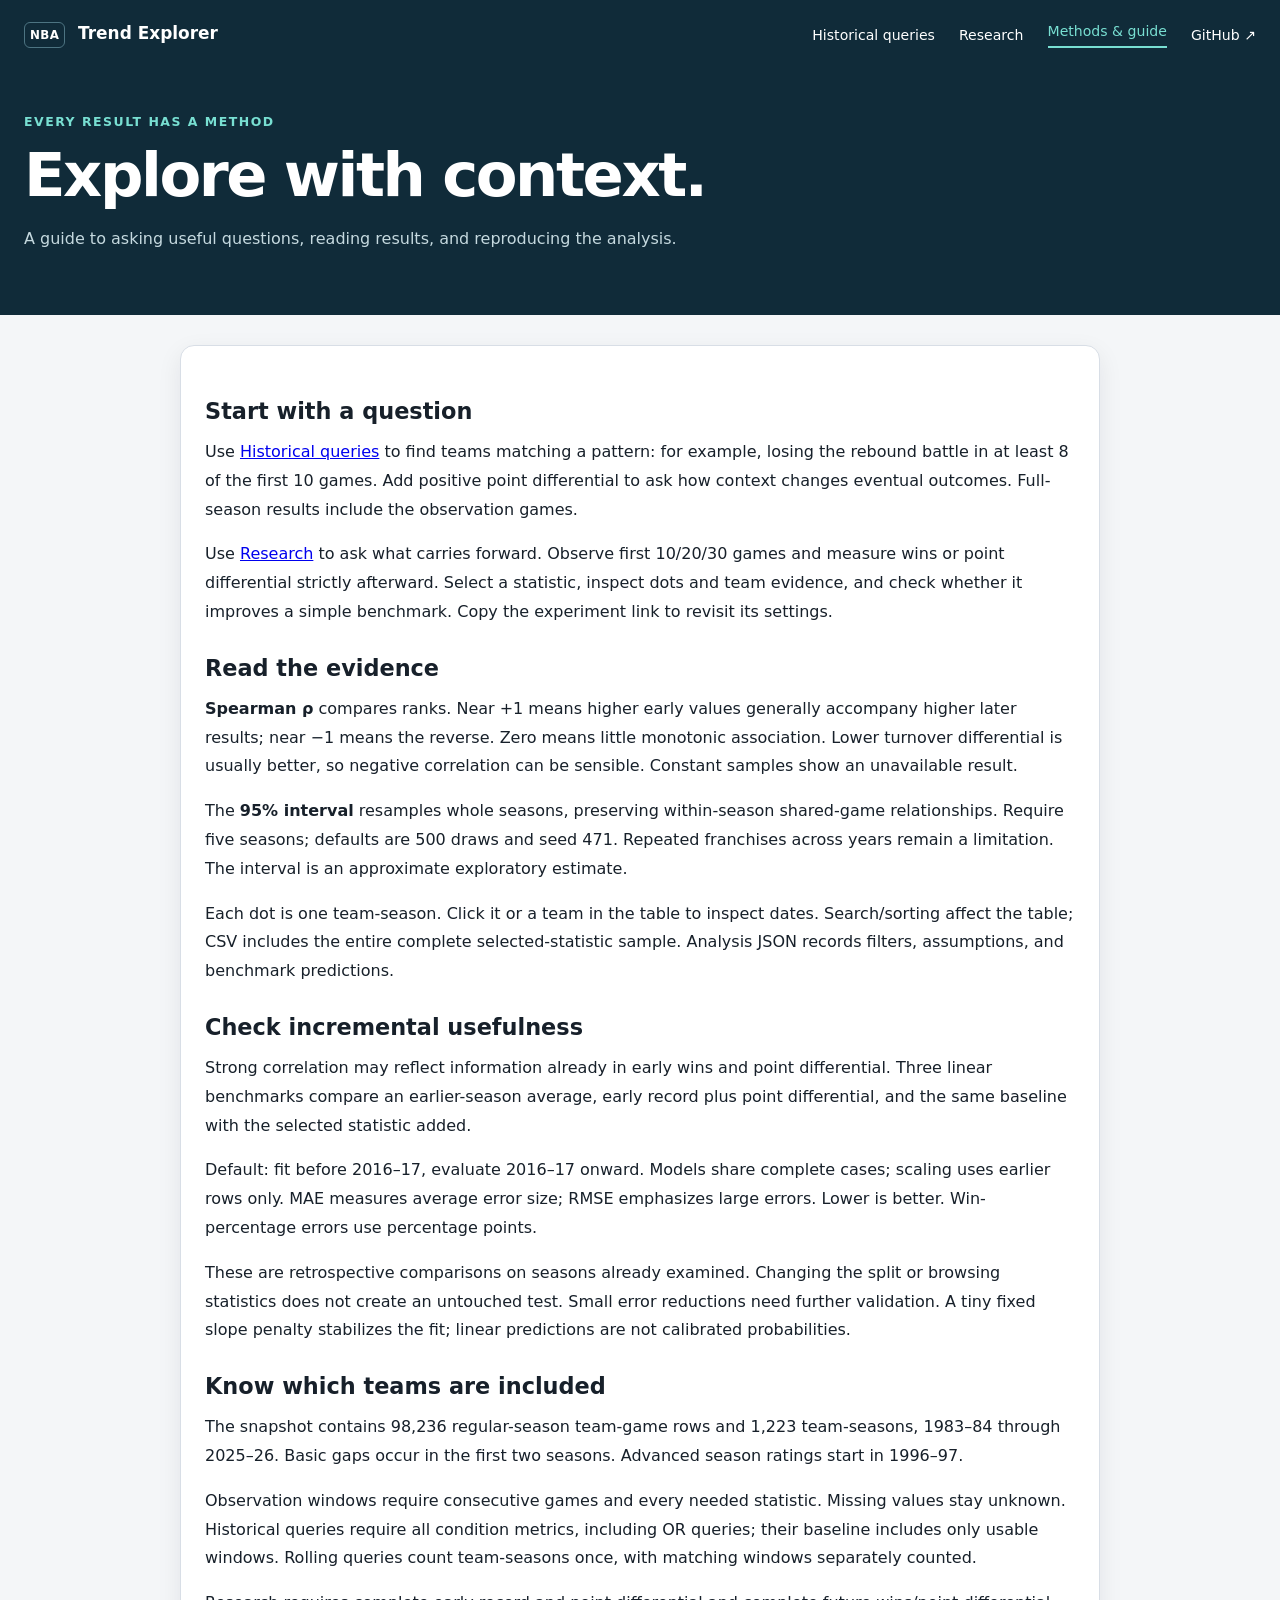
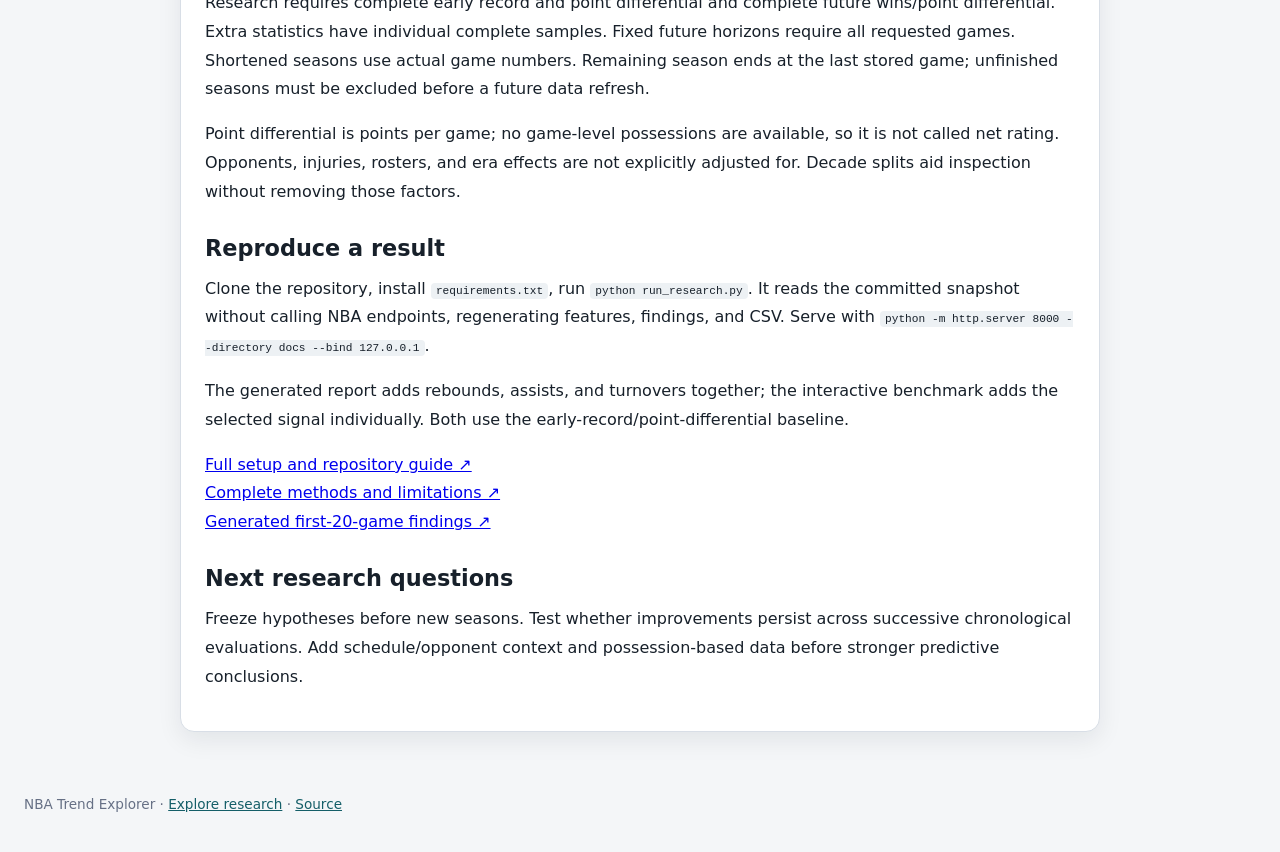
==== docs/methods.html @ 3780be19 "Add documented early-season research explorer and consistent trend counts" ====
<!doctype html><html lang="en"><head><meta charset="utf-8"><meta name="viewport" content="width=device-width,initial-scale=1"><title>Methods & guide · NBA Trend Explorer</title><link rel="stylesheet" href="./styles.css"><link rel="stylesheet" href="./research.css"></head><body>
<a class="skip-link" href="#main">Skip to methods</a><header class="research-header"><nav class="site-nav" aria-label="Main navigation"><a class="brand" href="./index.html"><span class="brand-mark">NBA</span> Trend Explorer</a><div><a href="./index.html">Historical queries</a><a href="./research.html">Research</a><a href="./methods.html" aria-current="page">Methods &amp; guide</a><a href="https://github.com/Ztillz/nba-historical-trend-explorer">GitHub ↗</a></div></nav><div class="research-hero"><div><p class="eyebrow">Every result has a method</p><h1>Explore with context.</h1><p>A guide to asking useful questions, reading results, and reproducing the analysis.</p></div></div></header>
<main id="main" class="page-shell guide-content"><article class="panel">
<h2>Start with a question</h2><p>Use <a href="./index.html">Historical queries</a> to find teams matching a pattern: for example, losing the rebound battle in at least 8 of the first 10 games. Add positive point differential to ask how context changes eventual outcomes. Full-season results include the observation games.</p><p>Use <a href="./research.html">Research</a> to ask what carries forward. Observe first 10/20/30 games and measure wins or point differential strictly afterward. Select a statistic, inspect dots and team evidence, and check whether it improves a simple benchmark. Copy the experiment link to revisit its settings.</p>
<h2>Read the evidence</h2><p><strong>Spearman ρ</strong> compares ranks. Near +1 means higher early values generally accompany higher later results; near −1 means the reverse. Zero means little monotonic association. Lower turnover differential is usually better, so negative correlation can be sensible. Constant samples show an unavailable result.</p><p>The <strong>95% interval</strong> resamples whole seasons, preserving within-season shared-game relationships. Require five seasons; defaults are 500 draws and seed 471. Repeated franchises across years remain a limitation. The interval is an approximate exploratory estimate.</p><p>Each dot is one team-season. Click it or a team in the table to inspect dates. Search/sorting affect the table; CSV includes the entire complete selected-statistic sample. Analysis JSON records filters, assumptions, and benchmark predictions.</p>
<h2 id="validation">Check incremental usefulness</h2><p>Strong correlation may reflect information already in early wins and point differential. Three linear benchmarks compare an earlier-season average, early record plus point differential, and the same baseline with the selected statistic added.</p><p>Default: fit before 2016–17, evaluate 2016–17 onward. Models share complete cases; scaling uses earlier rows only. MAE measures average error size; RMSE emphasizes large errors. Lower is better. Win-percentage errors use percentage points.</p><p>These are retrospective comparisons on seasons already examined. Changing the split or browsing statistics does not create an untouched test. Small error reductions need further validation. A tiny fixed slope penalty stabilizes the fit; linear predictions are not calibrated probabilities.</p>
<h2 id="coverage">Know which teams are included</h2><p>The snapshot contains 98,236 regular-season team-game rows and 1,223 team-seasons, 1983–84 through 2025–26. Basic gaps occur in the first two seasons. Advanced season ratings start in 1996–97.</p><p>Observation windows require consecutive games and every needed statistic. Missing values stay unknown. Historical queries require all condition metrics, including OR queries; their baseline includes only usable windows. Rolling queries count team-seasons once, with matching windows separately counted.</p><p>Research requires complete early record and point differential and complete future wins/point differential. Extra statistics have individual complete samples. Fixed future horizons require all requested games. Shortened seasons use actual game numbers. Remaining season ends at the last stored game; unfinished seasons must be excluded before a future data refresh.</p><p>Point differential is points per game; no game-level possessions are available, so it is not called net rating. Opponents, injuries, rosters, and era effects are not explicitly adjusted for. Decade splits aid inspection without removing those factors.</p>
<h2>Reproduce a result</h2><p>Clone the repository, install <code>requirements.txt</code>, run <code>python run_research.py</code>. It reads the committed snapshot without calling NBA endpoints, regenerating features, findings, and CSV. Serve with <code>python -m http.server 8000 --directory docs --bind 127.0.0.1</code>.</p><p>The generated report adds rebounds, assists, and turnovers together; the interactive benchmark adds the selected signal individually. Both use the early-record/point-differential baseline.</p><p><a href="https://github.com/Ztillz/nba-historical-trend-explorer/blob/main/README.md">Full setup and repository guide ↗</a><br><a href="https://github.com/Ztillz/nba-historical-trend-explorer/blob/main/research/METHODS.md">Complete methods and limitations ↗</a><br><a href="https://github.com/Ztillz/nba-historical-trend-explorer/blob/main/research/FIRST20_FINDINGS.md">Generated first-20-game findings ↗</a></p>
<h2>Next research questions</h2><p>Freeze hypotheses before new seasons. Test whether improvements persist across successive chronological evaluations. Add schedule/opponent context and possession-based data before stronger predictive conclusions.</p></article></main><footer class="research-footer">NBA Trend Explorer · <a href="./research.html">Explore research</a> · <a href="https://github.com/Ztillz/nba-historical-trend-explorer">Source</a></footer></body></html>
---- docs/styles.css ----
:root {
    --background: #f4f6f8;
    --surface: #ffffff;
    --surface-muted: #f8fafc;
    --border: #d8dee6;
    --text: #17202a;
    --muted: #667085;
    --primary: #0c4a6e;
    --primary-hover: #083b58;
    --danger: #b42318;
    --danger-background: #fff4f2;
    --success: #166534;
    --shadow: 0 8px 24px rgba(15, 23, 42, 0.08);
    --radius: 14px;
  }
  
  * {
    box-sizing: border-box;
  }
  
  body {
    margin: 0;
    background: var(--background);
    color: var(--text);
    font-family:
      Inter,
      ui-sans-serif,
      system-ui,
      -apple-system,
      BlinkMacSystemFont,
      "Segoe UI",
      sans-serif;
  }
  
  button,
  input,
  select {
    font: inherit;
  }
  
  .site-header {
    background:
      linear-gradient(
        135deg,
        #082f49,
        #0c4a6e
      );
    color: white;
    padding: 42px 24px;
  }
  
  .header-content {
    width: min(1240px, 100%);
    margin: 0 auto;
    display: flex;
    gap: 32px;
    justify-content: space-between;
    align-items: flex-start;
  }
  
  h1,
  h2,
  h3,
  p {
    margin-top: 0;
  }
  
  h1 {
    margin-bottom: 10px;
    font-size: clamp(2rem, 5vw, 3.4rem);
  }
  
  h2 {
    margin-bottom: 0;
    font-size: 1.4rem;
  }
  
  h3 {
    margin-bottom: 0;
  }
  
  .header-description {
    max-width: 720px;
    margin-bottom: 0;
    color: rgba(255, 255, 255, 0.82);
    font-size: 1.05rem;
    line-height: 1.6;
  }
  
  .eyebrow {
    margin-bottom: 7px;
    color: #38bdf8;
    font-size: 0.78rem;
    font-weight: 800;
    letter-spacing: 0.12em;
    text-transform: uppercase;
  }
  
  .status-badge {
    flex-shrink: 0;
    padding: 10px 14px;
    border: 1px solid rgba(255, 255, 255, 0.25);
    border-radius: 999px;
    background: rgba(255, 255, 255, 0.1);
    font-size: 0.88rem;
  }
  
  .page-shell {
    width: min(1240px, calc(100% - 32px));
    margin: 30px auto 60px;
  }
  
  .panel {
    margin-bottom: 22px;
    padding: 24px;
    border: 1px solid var(--border);
    border-radius: var(--radius);
    background: var(--surface);
    box-shadow: var(--shadow);
  }
  
  .section-heading {
    display: flex;
    gap: 18px;
    justify-content: space-between;
    align-items: flex-start;
    margin-bottom: 22px;
  }
  
  .form-grid {
    display: grid;
    gap: 16px;
  }
  
  .form-grid-four {
    grid-template-columns:
      repeat(
        4,
        minmax(0, 1fr)
      );
  }
  
  .condition-grid {
    grid-template-columns:
      repeat(
        3,
        minmax(0, 1fr)
      );
  }
  
  label {
    display: flex;
    flex-direction: column;
    gap: 7px;
    color: #344054;
    font-size: 0.9rem;
    font-weight: 650;
  }
  
  input,
  select {
    width: 100%;
    min-height: 43px;
    padding: 9px 11px;
    border: 1px solid #cbd5e1;
    border-radius: 9px;
    background: white;
    color: var(--text);
  }
  
  input:focus,
  select:focus {
    outline: 3px solid rgba(14, 165, 233, 0.18);
    border-color: #0284c7;
  }
  
  .condition-card {
    margin-bottom: 16px;
    padding: 20px;
    border: 1px solid var(--border);
    border-radius: 12px;
    background: var(--surface-muted);
  }
  
  .condition-card-header {
    display: flex;
    justify-content: space-between;
    align-items: center;
    margin-bottom: 17px;
  }
  
  .remove-condition-button {
    padding: 0;
    border: 0;
    background: transparent;
    color: var(--danger);
    cursor: pointer;
    font-weight: 750;
  }
  
  .metric-description {
    margin: 14px 0 0;
    color: var(--muted);
    font-size: 0.87rem;
  }
  
  .actions-row {
    display: flex;
    flex-wrap: wrap;
    gap: 12px;
    margin-top: 20px;
  }
  
  .button {
    min-height: 43px;
    padding: 10px 17px;
    border-radius: 9px;
    cursor: pointer;
    font-weight: 750;
  }
  
  .primary-button {
    border: 1px solid var(--primary);
    background: var(--primary);
    color: white;
  }
  
  .primary-button:hover {
    background: var(--primary-hover);
  }
  
  .secondary-button {
    border: 1px solid #94a3b8;
    background: white;
    color: #334155;
  }
  
  .secondary-button:hover {
    background: #f8fafc;
  }
  
  .query-preview {
    margin-top: 20px;
  }
  
  .query-preview summary {
    cursor: pointer;
    color: var(--primary);
    font-weight: 700;
  }
  
  .query-preview pre {
    overflow-x: auto;
    margin: 12px 0 0;
    padding: 16px;
    border-radius: 10px;
    background: #0f172a;
    color: #dbeafe;
    font-size: 0.8rem;
  }
  
  .summary-grid {
    display: grid;
    grid-template-columns:
      repeat(
        4,
        minmax(0, 1fr)
      );
    gap: 14px;
  }
  
  .summary-card {
    padding: 18px;
    border: 1px solid var(--border);
    border-radius: 11px;
    background: var(--surface-muted);
  }
  
  .summary-label {
    margin-bottom: 8px;
    color: var(--muted);
    font-size: 0.82rem;
    font-weight: 700;
    text-transform: uppercase;
  }
  
  .summary-value {
    margin-bottom: 0;
    font-size: 1.65rem;
    font-weight: 800;
  }
  
  .table-wrapper {
    overflow-x: auto;
  }
  
  table {
    width: 100%;
    border-collapse: collapse;
    white-space: nowrap;
  }
  
  th,
  td {
    padding: 12px 13px;
    border-bottom: 1px solid var(--border);
    text-align: left;
    font-size: 0.88rem;
  }
  
  th {
    background: #f8fafc;
    color: #475467;
    font-size: 0.78rem;
    letter-spacing: 0.03em;
    text-transform: uppercase;
  }
  
  tbody tr:hover {
    background: #f8fafc;
  }
  
  .positive-value {
    color: var(--success);
    font-weight: 750;
  }
  
  .negative-value {
    color: var(--danger);
    font-weight: 750;
  }
  
  .error-panel {
    border-color: #fda29b;
    background: var(--danger-background);
    color: var(--danger);
  }
  
  .muted-text {
    color: var(--muted);
    font-size: 0.88rem;
  }
  
  .hidden {
    display: none !important;
  }
  
  @media (max-width: 950px) {
    .form-grid-four,
    .condition-grid,
    .summary-grid {
      grid-template-columns:
        repeat(
          2,
          minmax(0, 1fr)
        );
    }
  
    .header-content {
      flex-direction: column;
    }
  }
  
  @media (max-width: 600px) {
    .page-shell {
      width: min(100% - 20px, 1240px);
    }
  
    .panel {
      padding: 18px;
    }
  
    .form-grid-four,
    .condition-grid,
    .summary-grid {
      grid-template-columns: 1fr;
    }
  
    .section-heading {
      flex-direction: column;
    }
  }
---- docs/research.css ----
:root { --primary:#145e68; --primary-hover:#0b4750; --accent:#c75c27; }
[hidden] { display:none !important; }
.skip-link { position:fixed;top:-60px;left:12px;background:white;padding:12px;z-index:10; }
.skip-link:focus { top:12px; }
.research-header { background:#102b39;color:#fff; }
.site-nav { max-width:1280px;margin:auto;padding:22px 24px;display:flex;align-items:center;justify-content:space-between;gap:20px; }
.site-nav a { color:inherit;text-decoration:none;font-size:.88rem; }
.site-nav>div { display:flex;gap:24px;align-items:center;flex-wrap:wrap; }
.site-nav a[aria-current] { color:#78dfd2;border-bottom:2px solid #78dfd2;padding-bottom:7px; }
.site-nav .brand { font-size:1.06rem;font-weight:750;white-space:nowrap; }
.brand-mark { display:inline-block;border:1px solid #4d7482;border-radius:6px;padding:5px;margin-right:7px;font-size:.74rem;letter-spacing:.03em; }
.research-hero { max-width:1280px;margin:auto;padding:42px 24px 47px;display:grid;grid-template-columns:1fr 270px;gap:60px; }
.research-hero h1 { font-size:clamp(2.5rem,5vw,3.8rem);letter-spacing:-.04em;margin-bottom:16px; }
.research-hero p { max-width:780px;line-height:1.65;color:#c5d9df; }
.research-hero .eyebrow { color:#78dfd2; }
.hero-aside { border-left:1px solid #3c5a69;padding-left:25px;align-self:center;font-size:.88rem;line-height:1.6; }
.hero-aside p { margin:12px 0; }
.hero-aside a { color:#78dfd2; }
.live-dot { display:inline-block;width:8px;height:8px;border-radius:50%;background:#78dfd2;margin-right:8px; }
.research-shell { width:min(1280px,calc(100% - 32px)); }
.research-shell .eyebrow { color:#145e68; }
.research-filters { display:grid;grid-template-columns:repeat(3,minmax(0,1fr));gap:17px; }
.filter-footer { display:flex;justify-content:space-between;gap:22px;align-items:center;margin-top:20px; }
.filter-footer p { margin:0;color:var(--muted);max-width:650px;font-size:.91rem;line-height:1.6; }
.filter-footer>div { display:flex;gap:10px;flex-shrink:0; }
.filter-panel { border-top:3px solid #145e68; }
#researchStatus { margin:14px 0 0;min-height:20px; }
.research-grid { display:grid;grid-template-columns:minmax(330px,1fr) minmax(0,1.45fr);gap:20px; }
.research-grid .panel { min-width:0; }
.research-grid h2 { font-size:1.2rem; }
.subtle-badge { display:inline-block;padding:5px 8px;border-radius:5px;background:#edf5f5;color:#145e68;font-size:.76rem;white-space:nowrap; }
.research-shell .summary-grid { margin-bottom:24px; }
.research-shell .summary-card { background:#fff;border:1px solid var(--border);padding:21px;border-radius:10px; }
.research-shell .summary-value { font-size:1.85rem;letter-spacing:-.03em; }
.summary-detail { margin:8px 0 0;font-size:.8rem;color:var(--muted);line-height:1.5; }
.signal-table th,.signal-table td { padding:12px 8px;font-size:.83rem; }
.signal-table tbody tr.active { background:#eaf5f3; }
.signal-table button { background:none;border:0;text-align:left;padding:0;color:#164d5e;cursor:pointer;line-height:1.4;font-weight:650; }
.signal-table button:hover { text-decoration:underline; }
.signal-table button[aria-pressed=true]::before { content:'› ';font-size:1.1rem; }
.muted-text { line-height:1.6; }
.research-shell a { color:#145e68; }
.plot-legend { display:flex;gap:18px;flex-wrap:wrap;color:var(--muted);font-size:.79rem;margin-bottom:12px; }
.plot-legend i { display:inline-block;width:8px;height:8px;border-radius:50%;margin-right:5px; }
.earlier-dot { background:#145e68; }.later-dot { background:#c75c27; }
.scatter-plot svg { display:block;width:100%;height:auto; }
.scatter-plot circle { cursor:pointer; }
.team-detail { min-height:80px;padding:14px;background:#f1f5f7;border-radius:8px;font-size:.86rem;line-height:1.7; }
.team-detail strong { color:#102b39; }
.callout { padding:15px 17px;border-left:3px solid #145e68;background:#eef6f5;font-size:.89rem;line-height:1.65; }
.benchmark-grid { grid-template-columns:1.45fr 1fr; }
.benchmark-item { margin:20px 0; }
.benchmark-label { display:flex;justify-content:space-between;gap:14px;font-size:.87rem;margin-bottom:8px; }
.benchmark-track { height:9px;background:#ecf0f3;border-radius:4px;overflow:hidden; }
.benchmark-track span { display:block;height:100%;background:#145e68; }
.benchmark-item:last-child .benchmark-track span { background:#c75c27; }
.benchmark-meta { color:var(--muted);font-size:.76rem;margin-top:6px; }
.cohort-context { margin-top:22px;border-top:1px solid var(--border);padding-top:18px;font-size:.86rem;line-height:1.6; }
.cohort-context h3 { font-size:1rem;margin-bottom:10px; }
.evidence-controls { display:grid;grid-template-columns:1fr 270px;gap:16px;margin-bottom:18px; }
.export-actions { display:flex;gap:10px;flex-wrap:wrap; }
#evidenceBody button { border:0;background:none;color:#145e68;text-align:left;padding:0;cursor:pointer;text-decoration:underline; }
.pagination { display:flex;justify-content:space-between;align-items:center;gap:14px;margin-top:20px; }
.pagination p { margin:0;font-size:.86rem; }
button:disabled { opacity:.5;cursor:wait; }
button:focus-visible,a:focus-visible { outline:3px solid #d18b4a;outline-offset:4px; }
.coverage-panel { font-size:.9rem;line-height:1.7; }
.research-footer { max-width:1280px;margin:0 auto;padding:0 24px 35px;font-size:.85rem;color:var(--muted);line-height:1.8; }
.research-footer a { color:#145e68; }
.guide-content { max-width:920px; }
.guide-content p,.guide-content li { line-height:1.8; }
.guide-content h2 { margin:28px 0 14px; }.guide-content h3 { margin:20px 0 10px; }
.guide-content code { background:#edf1f4;padding:2px 5px;border-radius:4px;font-size:.86em; }
@media(max-width:1050px) { .research-grid { grid-template-columns:1fr; }.filter-footer { flex-direction:column;align-items:flex-start; }.research-hero { gap:24px; } }
@media(max-width:720px) { .site-nav { flex-direction:column;align-items:flex-start; }.site-nav>div { gap:17px; }.research-hero { grid-template-columns:1fr;padding-top:20px; }.hero-aside { border-left:0;border-top:1px solid #3c5a69;padding:16px 0 0; }.research-filters { grid-template-columns:repeat(2,minmax(0,1fr)); }.research-shell .summary-grid { grid-template-columns:repeat(2,minmax(0,1fr)); }.evidence-controls { grid-template-columns:1fr; }.section-heading { flex-wrap:wrap; }.signal-table th,.signal-table td { font-size:.78rem; }.research-shell .panel { padding:18px; } }
@media(max-width:420px) { .research-filters { grid-template-columns:1fr; }.filter-footer>div { flex-wrap:wrap; }.research-shell .summary-grid { grid-template-columns:1fr; } }
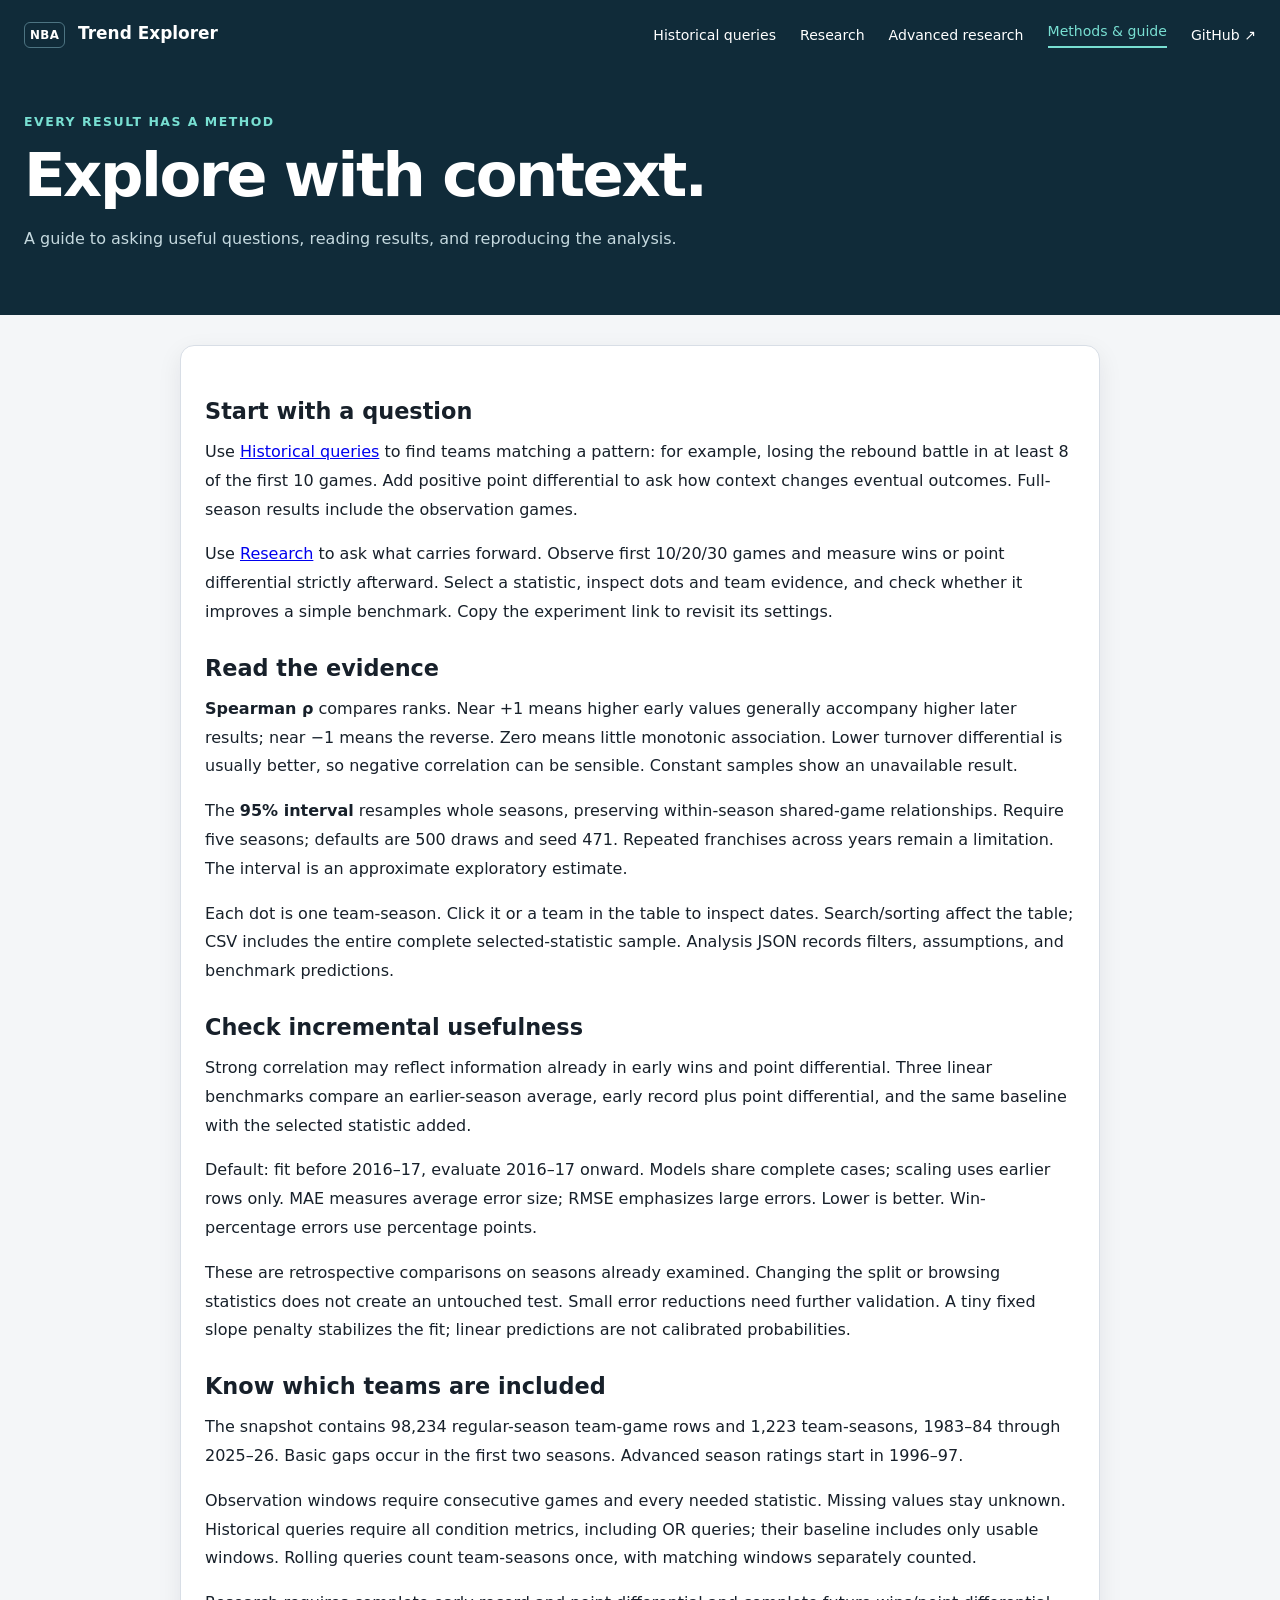
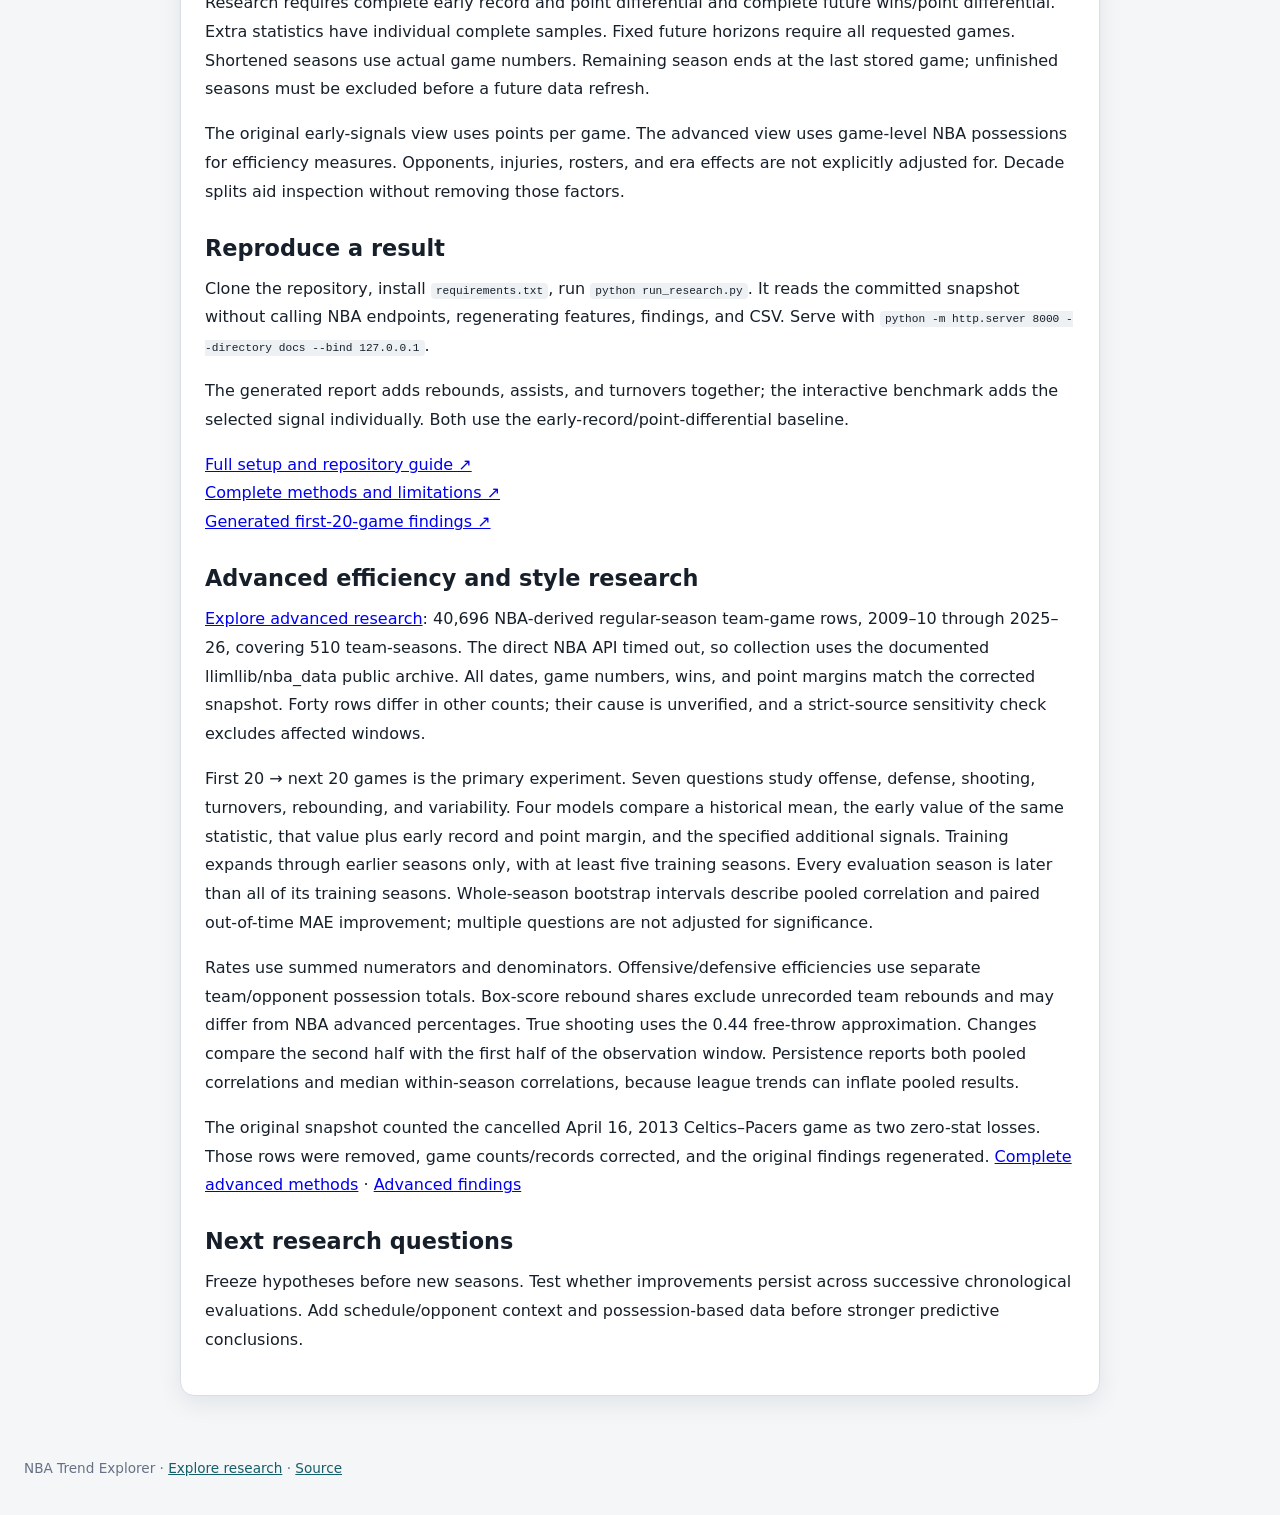
==== commit 06ba51b5: "Collect audited advanced game stats and research future efficiency and style" ====
--- a/docs/methods.html
+++ b/docs/methods.html
@@ -1,9 +1,9 @@
 <!doctype html><html lang="en"><head><meta charset="utf-8"><meta name="viewport" content="width=device-width,initial-scale=1"><title>Methods & guide · NBA Trend Explorer</title><link rel="stylesheet" href="./styles.css"><link rel="stylesheet" href="./research.css"></head><body>
-<a class="skip-link" href="#main">Skip to methods</a><header class="research-header"><nav class="site-nav" aria-label="Main navigation"><a class="brand" href="./index.html"><span class="brand-mark">NBA</span> Trend Explorer</a><div><a href="./index.html">Historical queries</a><a href="./research.html">Research</a><a href="./methods.html" aria-current="page">Methods &amp; guide</a><a href="https://github.com/Ztillz/nba-historical-trend-explorer">GitHub ↗</a></div></nav><div class="research-hero"><div><p class="eyebrow">Every result has a method</p><h1>Explore with context.</h1><p>A guide to asking useful questions, reading results, and reproducing the analysis.</p></div></div></header>
+<a class="skip-link" href="#main">Skip to methods</a><header class="research-header"><nav class="site-nav" aria-label="Main navigation"><a class="brand" href="./index.html"><span class="brand-mark">NBA</span> Trend Explorer</a><div><a href="./index.html">Historical queries</a><a href="./research.html">Research</a><a href="./advanced.html">Advanced research</a><a href="./methods.html" aria-current="page">Methods &amp; guide</a><a href="https://github.com/Ztillz/nba-historical-trend-explorer">GitHub ↗</a></div></nav><div class="research-hero"><div><p class="eyebrow">Every result has a method</p><h1>Explore with context.</h1><p>A guide to asking useful questions, reading results, and reproducing the analysis.</p></div></div></header>
 <main id="main" class="page-shell guide-content"><article class="panel">
 <h2>Start with a question</h2><p>Use <a href="./index.html">Historical queries</a> to find teams matching a pattern: for example, losing the rebound battle in at least 8 of the first 10 games. Add positive point differential to ask how context changes eventual outcomes. Full-season results include the observation games.</p><p>Use <a href="./research.html">Research</a> to ask what carries forward. Observe first 10/20/30 games and measure wins or point differential strictly afterward. Select a statistic, inspect dots and team evidence, and check whether it improves a simple benchmark. Copy the experiment link to revisit its settings.</p>
 <h2>Read the evidence</h2><p><strong>Spearman ρ</strong> compares ranks. Near +1 means higher early values generally accompany higher later results; near −1 means the reverse. Zero means little monotonic association. Lower turnover differential is usually better, so negative correlation can be sensible. Constant samples show an unavailable result.</p><p>The <strong>95% interval</strong> resamples whole seasons, preserving within-season shared-game relationships. Require five seasons; defaults are 500 draws and seed 471. Repeated franchises across years remain a limitation. The interval is an approximate exploratory estimate.</p><p>Each dot is one team-season. Click it or a team in the table to inspect dates. Search/sorting affect the table; CSV includes the entire complete selected-statistic sample. Analysis JSON records filters, assumptions, and benchmark predictions.</p>
 <h2 id="validation">Check incremental usefulness</h2><p>Strong correlation may reflect information already in early wins and point differential. Three linear benchmarks compare an earlier-season average, early record plus point differential, and the same baseline with the selected statistic added.</p><p>Default: fit before 2016–17, evaluate 2016–17 onward. Models share complete cases; scaling uses earlier rows only. MAE measures average error size; RMSE emphasizes large errors. Lower is better. Win-percentage errors use percentage points.</p><p>These are retrospective comparisons on seasons already examined. Changing the split or browsing statistics does not create an untouched test. Small error reductions need further validation. A tiny fixed slope penalty stabilizes the fit; linear predictions are not calibrated probabilities.</p>
-<h2 id="coverage">Know which teams are included</h2><p>The snapshot contains 98,236 regular-season team-game rows and 1,223 team-seasons, 1983–84 through 2025–26. Basic gaps occur in the first two seasons. Advanced season ratings start in 1996–97.</p><p>Observation windows require consecutive games and every needed statistic. Missing values stay unknown. Historical queries require all condition metrics, including OR queries; their baseline includes only usable windows. Rolling queries count team-seasons once, with matching windows separately counted.</p><p>Research requires complete early record and point differential and complete future wins/point differential. Extra statistics have individual complete samples. Fixed future horizons require all requested games. Shortened seasons use actual game numbers. Remaining season ends at the last stored game; unfinished seasons must be excluded before a future data refresh.</p><p>Point differential is points per game; no game-level possessions are available, so it is not called net rating. Opponents, injuries, rosters, and era effects are not explicitly adjusted for. Decade splits aid inspection without removing those factors.</p>
+<h2 id="coverage">Know which teams are included</h2><p>The snapshot contains 98,234 regular-season team-game rows and 1,223 team-seasons, 1983–84 through 2025–26. Basic gaps occur in the first two seasons. Advanced season ratings start in 1996–97.</p><p>Observation windows require consecutive games and every needed statistic. Missing values stay unknown. Historical queries require all condition metrics, including OR queries; their baseline includes only usable windows. Rolling queries count team-seasons once, with matching windows separately counted.</p><p>Research requires complete early record and point differential and complete future wins/point differential. Extra statistics have individual complete samples. Fixed future horizons require all requested games. Shortened seasons use actual game numbers. Remaining season ends at the last stored game; unfinished seasons must be excluded before a future data refresh.</p><p>The original early-signals view uses points per game. The advanced view uses game-level NBA possessions for efficiency measures. Opponents, injuries, rosters, and era effects are not explicitly adjusted for. Decade splits aid inspection without removing those factors.</p>
 <h2>Reproduce a result</h2><p>Clone the repository, install <code>requirements.txt</code>, run <code>python run_research.py</code>. It reads the committed snapshot without calling NBA endpoints, regenerating features, findings, and CSV. Serve with <code>python -m http.server 8000 --directory docs --bind 127.0.0.1</code>.</p><p>The generated report adds rebounds, assists, and turnovers together; the interactive benchmark adds the selected signal individually. Both use the early-record/point-differential baseline.</p><p><a href="https://github.com/Ztillz/nba-historical-trend-explorer/blob/main/README.md">Full setup and repository guide ↗</a><br><a href="https://github.com/Ztillz/nba-historical-trend-explorer/blob/main/research/METHODS.md">Complete methods and limitations ↗</a><br><a href="https://github.com/Ztillz/nba-historical-trend-explorer/blob/main/research/FIRST20_FINDINGS.md">Generated first-20-game findings ↗</a></p>
-<h2>Next research questions</h2><p>Freeze hypotheses before new seasons. Test whether improvements persist across successive chronological evaluations. Add schedule/opponent context and possession-based data before stronger predictive conclusions.</p></article></main><footer class="research-footer">NBA Trend Explorer · <a href="./research.html">Explore research</a> · <a href="https://github.com/Ztillz/nba-historical-trend-explorer">Source</a></footer></body></html>
+<h2 id="advanced">Advanced efficiency and style research</h2><p><a href="./advanced.html">Explore advanced research</a>: 40,696 NBA-derived regular-season team-game rows, 2009–10 through 2025–26, covering 510 team-seasons. The direct NBA API timed out, so collection uses the documented llimllib/nba_data public archive. All dates, game numbers, wins, and point margins match the corrected snapshot. Forty rows differ in other counts; their cause is unverified, and a strict-source sensitivity check excludes affected windows.</p><p>First 20 → next 20 games is the primary experiment. Seven questions study offense, defense, shooting, turnovers, rebounding, and variability. Four models compare a historical mean, the early value of the same statistic, that value plus early record and point margin, and the specified additional signals. Training expands through earlier seasons only, with at least five training seasons. Every evaluation season is later than all of its training seasons. Whole-season bootstrap intervals describe pooled correlation and paired out-of-time MAE improvement; multiple questions are not adjusted for significance.</p><p>Rates use summed numerators and denominators. Offensive/defensive efficiencies use separate team/opponent possession totals. Box-score rebound shares exclude unrecorded team rebounds and may differ from NBA advanced percentages. True shooting uses the 0.44 free-throw approximation. Changes compare the second half with the first half of the observation window. Persistence reports both pooled correlations and median within-season correlations, because league trends can inflate pooled results.</p><p>The original snapshot counted the cancelled April 16, 2013 Celtics–Pacers game as two zero-stat losses. Those rows were removed, game counts/records corrected, and the original findings regenerated. <a href="https://github.com/Ztillz/nba-historical-trend-explorer/blob/main/research/ADVANCED_METHODS.md">Complete advanced methods</a> · <a href="https://github.com/Ztillz/nba-historical-trend-explorer/blob/main/research/ADVANCED_FINDINGS.md">Advanced findings</a></p><h2>Next research questions</h2><p>Freeze hypotheses before new seasons. Test whether improvements persist across successive chronological evaluations. Add schedule/opponent context and possession-based data before stronger predictive conclusions.</p></article></main><footer class="research-footer">NBA Trend Explorer · <a href="./research.html">Explore research</a> · <a href="https://github.com/Ztillz/nba-historical-trend-explorer">Source</a></footer></body></html>
--- a/docs/research.css
+++ b/docs/research.css
@@ -20,6 +20,7 @@
 .research-shell { width:min(1280px,calc(100% - 32px)); }
 .research-shell .eyebrow { color:#145e68; }
 .research-filters { display:grid;grid-template-columns:repeat(3,minmax(0,1fr));gap:17px; }
+.research-filters>div { display:flex;flex-direction:column;gap:7px;min-width:0; }
 .filter-footer { display:flex;justify-content:space-between;gap:22px;align-items:center;margin-top:20px; }
 .filter-footer p { margin:0;color:var(--muted);max-width:650px;font-size:.91rem;line-height:1.6; }
 .filter-footer>div { display:flex;gap:10px;flex-shrink:0; }
@@ -33,6 +34,7 @@
 .research-shell .summary-card { background:#fff;border:1px solid var(--border);padding:21px;border-radius:10px; }
 .research-shell .summary-value { font-size:1.85rem;letter-spacing:-.03em; }
 .summary-detail { margin:8px 0 0;font-size:.8rem;color:var(--muted);line-height:1.5; }
+.signal-table { white-space:normal; }
 .signal-table th,.signal-table td { padding:12px 8px;font-size:.83rem; }
 .signal-table tbody tr.active { background:#eaf5f3; }
 .signal-table button { background:none;border:0;text-align:left;padding:0;color:#164d5e;cursor:pointer;line-height:1.4;font-weight:650; }
@@ -58,6 +60,7 @@
 .cohort-context { margin-top:22px;border-top:1px solid var(--border);padding-top:18px;font-size:.86rem;line-height:1.6; }
 .cohort-context h3 { font-size:1rem;margin-bottom:10px; }
 .evidence-controls { display:grid;grid-template-columns:1fr 270px;gap:16px;margin-bottom:18px; }
+.evidence-controls>div { display:flex;flex-direction:column;gap:7px;min-width:0; }
 .export-actions { display:flex;gap:10px;flex-wrap:wrap; }
 #evidenceBody button { border:0;background:none;color:#145e68;text-align:left;padding:0;cursor:pointer;text-decoration:underline; }
 .pagination { display:flex;justify-content:space-between;align-items:center;gap:14px;margin-top:20px; }
